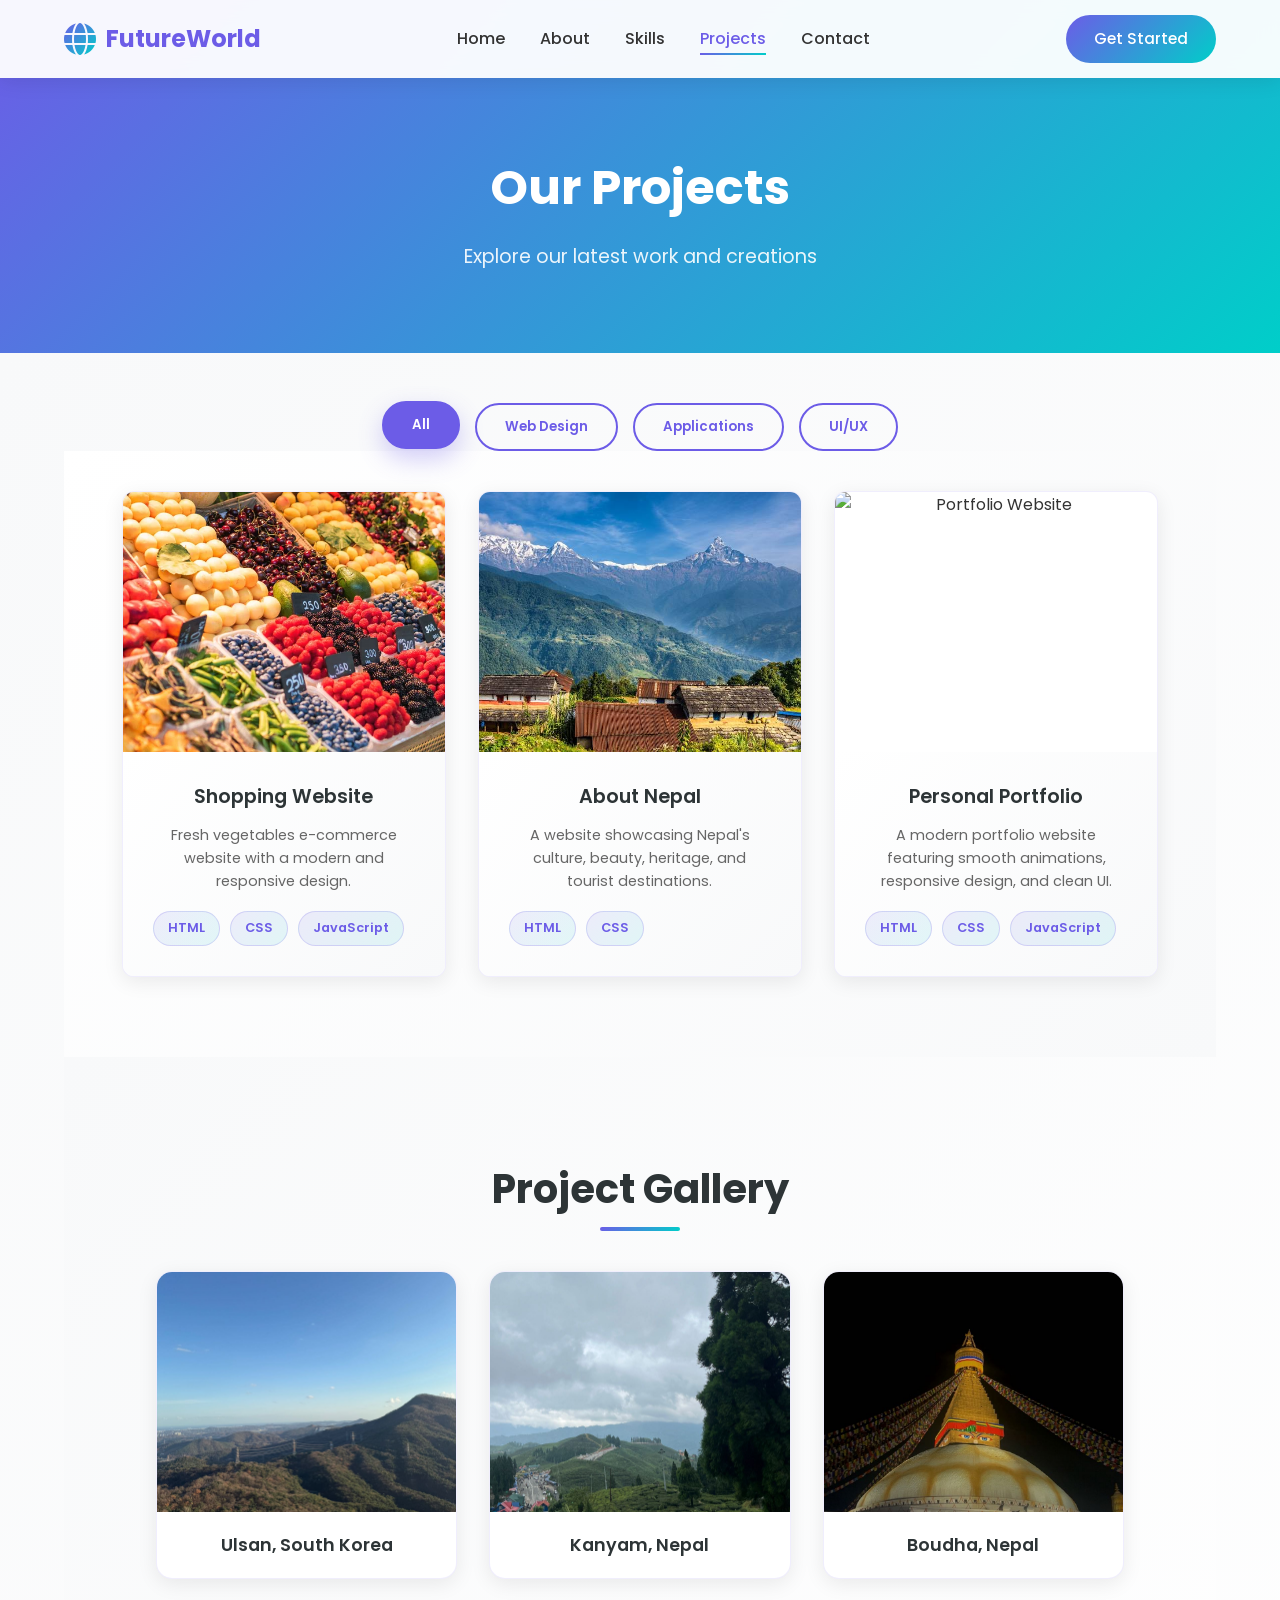
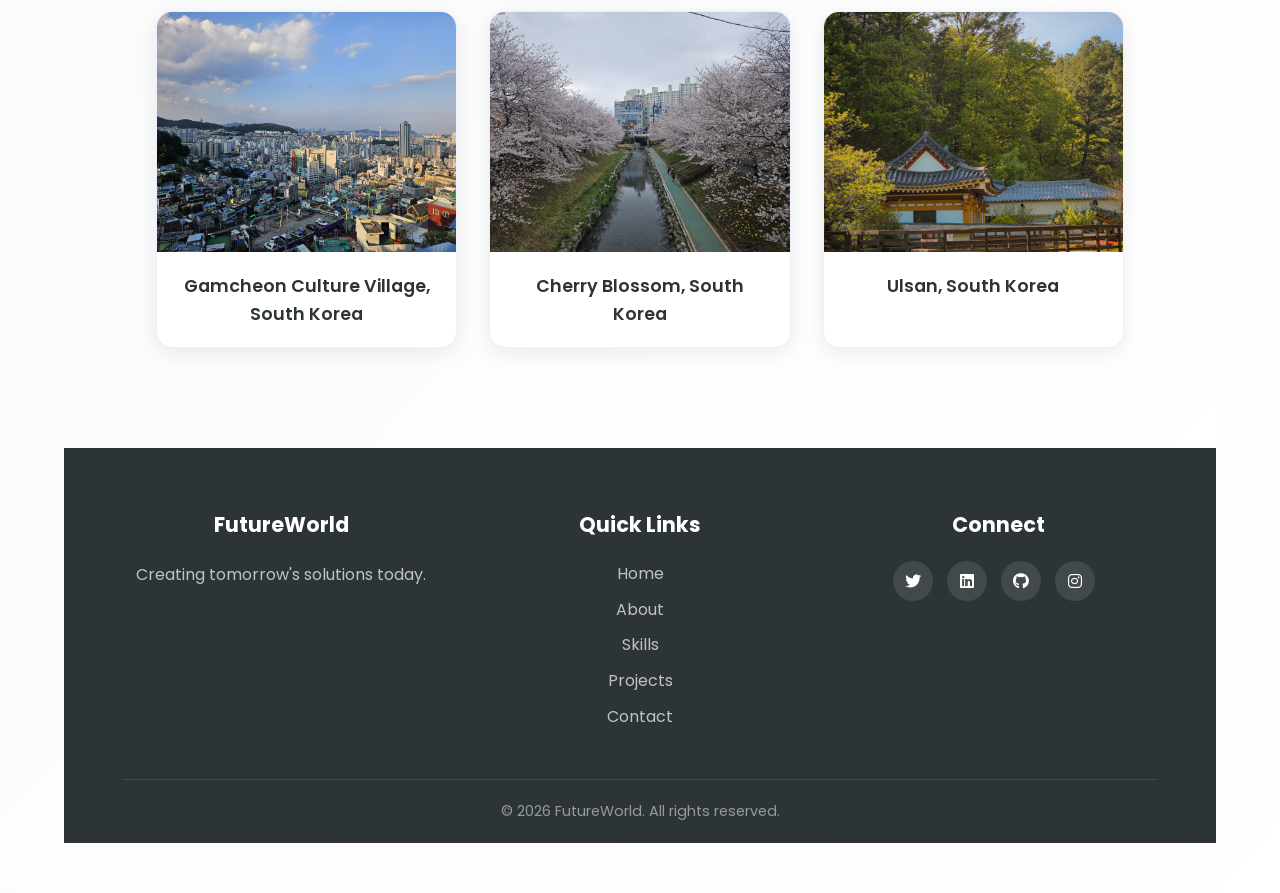
==== projects.html @ 9b7f4deb "Final-Project" ====
<!DOCTYPE html>
<html lang="en">
<head>
    <meta charset="UTF-8">
    <meta name="viewport" content="width=device-width, initial-scale=1.0">
    <title>Projects | FutureWorld</title>
    <link rel="stylesheet" href="style.css">
    <link href="https://fonts.googleapis.com/css2?family=Poppins:wght@300;400;500;600;700&display=swap" rel="stylesheet">
    <link rel="stylesheet" href="https://cdnjs.cloudflare.com/ajax/libs/font-awesome/6.4.0/css/all.min.css">
</head>
<body>
    <!-- Navigation -->
    <header class="header">
        <nav class="navbar">
            <div class="logo">
                <i class="fas fa-globe logo-icon"></i>
                <span>FutureWorld</span>
            </div>
            <ul class="nav-links">
                <li><a href="index.html">Home</a></li>
                <li><a href="about.html">About</a></li>
                <li><a href="skills.html">Skills</a></li>
                <li><a href="projects.html" class="active">Projects</a></li>
                <li><a href="contacts.html">Contact</a></li>
            </ul>
            <a href="contacts.html" class="btn btn-primary">Get Started</a>
            <div class="hamburger">
                <span></span>
                <span></span>
                <span></span>
            </div>
        </nav>
    </header>

    <!-- Page Header -->
    <section class="page-header">
        <h1>Our Projects</h1>
        <p>Explore our latest work and creations</p>
    </section>

    <!-- Filter Buttons -->
    <section class="filter-section">
        <div class="filter-buttons">
            <button class="filter-btn active" data-filter="all">All</button>
            <button class="filter-btn" data-filter="web">Web Design</button>
            <button class="filter-btn" data-filter="app">Applications</button>
            <button class="filter-btn" data-filter="ui">UI/UX</button>
        </div>
    <section class="projects-gallery">
    <div class="gallery-grid">

        <div class="project-card" data-category="web">
            <div class="project-image">
                <img src="Pics/Shopping.jpg" alt="Shopping Website">

                <div class="project-overlay">
                    <a href="https://github.com/tamangnisesh0/shoppingwebsite" target="_blank" title="GitHub Repository">
                        <i class="fab fa-github"></i>
                    </a>

                    <a href="#" target="_blank" title="Live Demo">
                        <i class="fas fa-external-link-alt"></i>
                    </a>
                </div>
            </div>

            <div class="project-info">
                <h3>Shopping Website</h3>
                <p>Fresh vegetables e-commerce website with a modern and responsive design.</p>

                <div class="project-tags">
                    <span>HTML</span>
                    <span>CSS</span>
                    <span>JavaScript</span>
                </div>
            </div>
        </div>

        <div class="project-card" data-category="ui">
            <div class="project-image">
                <img src="Pics/Nepal.png" alt="About Nepal">

                <div class="project-overlay">
                    <a href="https://github.com/tamangnisesh0/week13" target="_blank" title="GitHub Repository">
                        <i class="fab fa-github"></i>
                    </a>

                    <a href="#" target="_blank" title="Live Demo">
                        <i class="fas fa-external-link-alt"></i>
                    </a>
                </div>
            </div>

            <div class="project-info">
                <h3>About Nepal</h3>
                <p>A website showcasing Nepal's culture, beauty, heritage, and tourist destinations.</p>

                <div class="project-tags">
                    <span>HTML</span>
                    <span>CSS</span>
                </div>
            </div>
        </div>

        <div class="project-card" data-category="web">
            <div class="project-image">
                <img src="https://images.unsplash.com/photo-1517694712202-14dd9538aa97?w=800" alt="Portfolio Website">

                <div class="project-overlay">
                    <a href="https://github.com/tamangnisesh0/Personal-Portfolio" target="_blank" title="GitHub Repository">
                        <i class="fab fa-github"></i>
                    </a>

                    <a href="#" target="_blank" title="Live Demo">
                        <i class="fas fa-external-link-alt"></i>
                    </a>
                </div>
            </div>

            <div class="project-info">
                <h3>Personal Portfolio</h3>
                <p>A modern portfolio website featuring smooth animations, responsive design, and clean UI.</p>

                <div class="project-tags">
                    <span>HTML</span>
                    <span>CSS</span>
                    <span>JavaScript</span>
                </div>
            </div>
        </div>

    </div>
</section>
<section class="gallery-section">
    <div class="container">
        <h2 class="section-title">Project Gallery</h2>

        <div class="gallery-grid">

            <div class="gallery-item">
                <img src="Pics/Ulsan.jpeg" alt="Shopping Website">
                <h3>Ulsan, South Korea</h3>
            </div>

            <div class="gallery-item">
                <img src="Pics/Kanyam.jpeg" alt="About Nepal">
                <h3>Kanyam, Nepal</h3>
            </div>

            <div class="gallery-item">
                <img src="Pics/Boudha.jpeg" alt="Personal Portfolio">
                <h3>Boudha, Nepal</h3>
            </div>

            <div class="gallery-item">
                <img src="Pics/Gamcheon Culture Village.jpeg" alt="Team Project">
                <h3>Gamcheon Culture Village, South Korea</h3>
            </div>

            <div class="gallery-item">
                <img src="Pics/Cherry Blossom.jpeg" alt="CCTV Installation">
                <h3>Cherry Blossom, South Korea</h3>
            </div>

            <div class="gallery-item">
                <img src="Pics/Ulsan, Korea.jpeg" alt="Hardware Troubleshooting">
                <h3>Ulsan, South Korea</h3>
            </div>

        </div>
    </div>
    </section>


    <!-- Footer -->
    <footer class="footer">
        <div class="footer-content">
            <div class="footer-section">
                <h3>FutureWorld</h3>
                <p>Creating tomorrow's solutions today.</p>
            </div>
            <div class="footer-section">
                <h3>Quick Links</h3>
                <ul>
                    <li><a href="index.html">Home</a></li>
                    <li><a href="about.html">About</a></li>
                    <li><a href="skills.html">Skills</a></li>
                    <li><a href="projects.html">Projects</a></li>
                    <li><a href="contacts.html">Contact</a></li>
                </ul>
            </div>
            <div class="footer-section">
                <h3>Connect</h3>
                <div class="social-links">
                    <a href="https://x.com/sojanishu"><i class="fab fa-twitter"></i></a>
                    <a href="https://www.linkedin.com/in/nisesh-tamang-94b342334/"><i class="fab fa-linkedin"></i></a>
                    <a href="https://github.com/tamangnisesh0"><i class="fab fa-github"></i></a>
                    <a href="https://www.instagram.com/sojanishu/"><i class="fab fa-instagram"></i></a>
                </div>
            </div>
        </div>
        <div class="footer-bottom">
            <p>&copy; 2026 FutureWorld. All rights reserved.</p>
        </div>
    </footer>

</body>
</html>
---- style.css ----
/* ==========================================
   CSS RESET & BASE STYLES
   ========================================== */
* {
    margin: 0;
    padding: 0;
    box-sizing: border-box;
}

:root {
    --primary-color: #6c5ce7;
    --primary-dark: #5b4cdb;
    --secondary-color: #00cec9;
    --accent-color: #fd79a8;
    --dark-color: #2d3436;
    --light-color: #f8f9fa;
    --text-color: #333;
    --text-light: #666;
    --white: #ffffff;
    --gradient: linear-gradient(135deg, var(--primary-color), var(--secondary-color));
    --shadow: 0 10px 40px rgba(0, 0, 0, 0.1);
    --shadow-hover: 0 20px 60px rgba(0, 0, 0, 0.15);
    --transition: all 0.3s ease;
    --border-radius: 12px;
}

html {
    scroll-behavior: smooth;
}

body {
    font-family: 'Poppins', sans-serif;
    line-height: 1.6;
    color: var(--text-color);
    background-color: var(--light-color);
    overflow-x: hidden;
}

a {
    text-decoration: none;
    color: inherit;
}

ul {
    list-style: none;
}

img {
    max-width: 100%;
    height: auto;
    display: block;
}

/* ==========================================
   REUSABLE COMPONENTS
   ========================================== */
.btn {
    display: inline-flex;
    align-items: center;
    gap: 8px;
    padding: 12px 28px;
    border-radius: 50px;
    font-weight: 500;
    font-size: 0.95rem;
    cursor: pointer;
    transition: var(--transition);
    border: none;
}

.btn-primary {
    background: var(--gradient);
    color: var(--white);
}

.btn-primary:hover {
    transform: translateY(-3px);
    box-shadow: 0 10px 30px rgba(108, 92, 231, 0.4);
}

.btn-secondary {
    background: transparent;
    color: var(--primary-color);
    border: 2px solid var(--primary-color);
}

.btn-secondary:hover {
    background: var(--primary-color);
    color: var(--white);
}

.btn-full {
    width: 100%;
    justify-content: center;
}

.section-title {
    font-size: 2.5rem;
    font-weight: 700;
    text-align: center;
    margin-bottom: 50px;
    color: var(--dark-color);
    position: relative;
}

.section-title::after {
    content: '';
    position: absolute;
    bottom: -10px;
    left: 50%;
    transform: translateX(-50%);
    width: 80px;
    height: 4px;
    background: var(--gradient);
    border-radius: 2px;
}

/* ==========================================
   HEADER & NAVIGATION
   ========================================== */
.header {
    position: fixed;
    top: 0;
    left: 0;
    right: 0;
    z-index: 1000;
    background: rgba(255, 255, 255, 0.95);
    backdrop-filter: blur(10px);
    box-shadow: 0 2px 20px rgba(0, 0, 0, 0.1);
}

.navbar {
    display: flex;
    justify-content: space-between;
    align-items: center;
    padding: 15px 5%;
    max-width: 1400px;
    margin: 0 auto;
}

.logo {
    display: flex;
    align-items: center;
    gap: 10px;
    font-size: 1.5rem;
    font-weight: 700;
    color: var(--primary-color);
}

.logo-icon {
    font-size: 2rem;
    background: var(--gradient);
    -webkit-background-clip: text;
    -webkit-text-fill-color: transparent;
    background-clip: text;
}

.nav-links {
    display: flex;
    gap: 35px;
}

.nav-links a {
    font-weight: 500;
    color: var(--text-color);
    position: relative;
    padding: 5px 0;
    transition: var(--transition);
}

.nav-links a::after {
    content: '';
    position: absolute;
    bottom: 0;
    left: 0;
    width: 0;
    height: 2px;
    background: var(--gradient);
    transition: var(--transition);
}

.nav-links a:hover::after,
.nav-links a.active::after {
    width: 100%;
}

.nav-links a:hover,
.nav-links a.active {
    color: var(--primary-color);
}

.hamburger {
    display: none;
    flex-direction: column;
    gap: 5px;
    cursor: pointer;
}

.hamburger span {
    width: 25px;
    height: 3px;
    background: var(--dark-color);
    border-radius: 2px;
    transition: var(--transition);
}

/* ==========================================
   HERO SECTION - FLEXBOX LAYOUT
   ========================================== */
.hero {
    display: flex;
    align-items: center;
    justify-content: space-between;
    min-height: 100vh;
    padding: 120px 5% 80px;
    max-width: 1400px;
    margin: 0 auto;
    gap: 60px;
}

.hero-content {
    flex: 1;
    max-width: 600px;
}

.hero-subtitle {
    color: var(--primary-color);
    font-weight: 500;
    font-size: 1.1rem;
    margin-bottom: 15px;
    text-transform: uppercase;
    letter-spacing: 2px;
}

.hero-title {
    font-size: 3.5rem;
    font-weight: 700;
    line-height: 1.2;
    color: var(--dark-color);
    margin-bottom: 25px;
}

.animated-text {
    background: linear-gradient(90deg, #6c5ce7 0%, #00cec9 50%, #fd79a8 100%);
    -webkit-background-clip: text;
    -webkit-text-fill-color: transparent;
    background-clip: text;
    display: inline-block;
    user-select: text;
    -webkit-user-select: text;
    position: relative;
}

/* Flip animations removed - text is now static */

/* Flip text styles removed */

.flip-text-back {
    transform: rotateY(90deg);
}

@keyframes textPulse {
    0% { opacity: 0; transform: translateY(10px); }
    100% { opacity: 1; transform: translateY(0); }
}

@keyframes float {
    0%, 100% { transform: translateY(0px); }
    50% { transform: translateY(-20px); }
}

@keyframes glow {
    0%, 100% { text-shadow: 0 0 10px rgba(108, 92, 231, 0.5); }
    50% { text-shadow: 0 0 20px rgba(108, 92, 231, 0.8), 0 0 30px rgba(0, 206, 201, 0.6); }
}

.hero-description {
    font-size: 1.1rem;
    color: var(--text-light);
    margin-bottom: 35px;
    line-height: 1.8;
}

.hero-buttons {
    display: flex;
    gap: 20px;
    flex-wrap: wrap;
}

.hero-image {
    flex: 1;
    max-width: 550px;
}

.hero-image img {
    border-radius: var(--border-radius);
    box-shadow: var(--shadow);
    animation: float 6s ease-in-out infinite;
}

.hero-laptop {
    flex: 1;
    display: flex;
    justify-content: center;
    align-items: center;
    min-height: 500px;
}

/* ===== LAPTOP ANIMATION STYLES ===== */
.laptop {
    position: relative;
    width: 400px;
    height: 380px;
    filter: drop-shadow(0 25px 60px rgba(108, 92, 231, 0.3));
    animation: slideInRight 1s cubic-bezier(0.34, 1.56, 0.64, 1);
    perspective: 1200px;
}

@keyframes slideInRight {
    from {
        opacity: 0;
        transform: translateX(100px) rotateY(-30deg);
    }
    to {
        opacity: 1;
        transform: translateX(0) rotateY(0);
    }
}

@keyframes bobbing {
    0%, 100% { transform: translateY(0px); }
    50% { transform: translateY(-15px); }
}

.laptop {
    animation: slideInRight 1s cubic-bezier(0.34, 1.56, 0.64, 1), bobbing 3s ease-in-out 1.2s infinite;
}

.laptop .monitor {
    position: absolute;
    border: 10px solid #2a2a2a;
    border-radius: 8px;
    height: 220px;
    background: #ffffff;
    left: 16px;
    right: 16px;
    top: 20px;
    -webkit-transform: perspective(1200px) rotateX(15deg);
    -moz-transform: perspective(1200px) rotateX(15deg);
    transform: perspective(1200px) rotateX(15deg);
    -webkit-animation: open-laptop-monitor 2s ease-out;
    -moz-animation: open-laptop-monitor 2s ease-out;
    animation: open-laptop-monitor 2s ease-out;
    box-shadow: inset 0 2px 15px rgba(0, 0, 0, 0.15), 0 10px 30px rgba(108, 92, 231, 0.2);
}

.laptop .monitor .monitor-body {
    position: absolute;
    top: 0;
    left: 0;
    right: 0;
    bottom: 0;
    border: 8px solid #1a1a1a;
    background: linear-gradient(135deg, #0a0e27 0%, #16213e 100%);
    -webkit-animation: start-monitor 1s 0.5s forwards;
    -o-animation: start-monitor 1s 0.5s forwards;
    animation: start-monitor 1s 0.5s forwards;
    display: flex;
    justify-content: center;
    align-items: center;
    border-radius: 3px;
    box-shadow: inset 0 0 30px rgba(108, 92, 231, 0.3);
}

.laptop .monitor .monitor-body text {
    color: #1a1a1a;
    text-align: center;
    text-shadow: 0 0 15px rgba(108, 92, 231, 0.3);
}

.laptop .bottom_part {
    position: absolute;
    border: 10px solid #2a2a2a;
    border-radius: 8px;
    height: 180px;
    background: linear-gradient(to bottom, #3a3a3a, #1a1a1a);
    left: 0px;
    right: 0px;
    bottom: 0px;
    -webkit-transform: perspective(1200px) rotateX(72deg);
    -moz-transform: perspective(1200px) rotateX(72deg);
    transform: perspective(1200px) rotateX(72deg);
    -webkit-animation: open-laptop-bottom-part 2s ease-out;
    animation: open-laptop-bottom-part 2s ease-out;
    box-shadow: 0 -8px 20px rgba(0, 0, 0, 0.4), inset 0 2px 10px rgba(108, 92, 231, 0.1);
}

.laptop .keyboard {
    padding: 10px;
    padding-bottom: 5px;
    background: linear-gradient(to bottom, #5a5a5a, #3a3a3a);
    margin-top: 8px;
    margin-left: 8px;
    margin-right: 8px;
    border-radius: 4px;
    box-shadow: inset 0 2px 5px rgba(0, 0, 0, 0.5);
}

.laptop .keyboard img {
    width: 100%;
    display: block;
    border-radius: 2px;
}

.laptop .touchpad {
    background: linear-gradient(to bottom, #6a6a6a, #4a4a4a);
    width: 50px;
    padding: 12px;
    height: 20px;
    margin-top: 8px;
    border-radius: 4px;
    box-shadow: inset 0 1px 3px rgba(0, 0, 0, 0.5);
}

text {
    opacity: 0;
    -webkit-animation: ShowText 0.6s 3s forwards;
    -o-animation: ShowText 0.6s 3s forwards;
    animation: ShowText 0.6s 3s forwards;
}

@-webkit-keyframes open-laptop-monitor {
    0% {
        -webkit-transform: perspective(1000px) rotateX(-89deg);
        transform: perspective(1000px) rotateX(-89deg);
        left: 0px;
        right: 0px;
        top: 70px;
    }
    55% {
        top: 36px;
    }
    100% {
        -webkit-transform: perspective(1000px) rotateX(15deg);
        transform: perspective(1000px) rotateX(15deg);
        left: 14px;
        right: 14px;
    }
}

@-moz-keyframes open-laptop-monitor {
    0% {
        -moz-transform: perspective(1000px) rotateX(-89deg);
        transform: perspective(1000px) rotateX(-89deg);
        left: 0px;
        right: 0px;
        top: 70px;
    }
    55% {
        top: 36px;
    }
    100% {
        -moz-transform: perspective(1000px) rotateX(15deg);
        transform: perspective(1000px) rotateX(15deg);
        left: 14px;
        right: 14px;
    }
}

@keyframes open-laptop-monitor {
    0% {
        -webkit-transform: perspective(1000px) rotateX(-89deg);
        -moz-transform: perspective(1000px) rotateX(-89deg);
        transform: perspective(1000px) rotateX(-89deg);
        left: 0px;
        right: 0px;
        top: 70px;
    }
    55% {
        top: 36px;
    }
    100% {
        -webkit-transform: perspective(1000px) rotateX(15deg);
        -moz-transform: perspective(1000px) rotateX(15deg);
        transform: perspective(1000px) rotateX(15deg);
        left: 14px;
        right: 14px;
    }
}

@-webkit-keyframes open-laptop-bottom-part {
    0% {
        -webkit-transform: perspective(1000px) rotateX(89deg);
        transform: perspective(1000px) rotateX(89deg);
        left: 0px;
        right: 0px;
        bottom: 70px;
    }
    90% {
        bottom: 2px;
    }
    100% {
        -webkit-transform: perspective(1000px) rotateX(72deg);
        transform: perspective(1000px) rotateX(72deg);
        left: 0px;
        right: 0px;
    }
}

@-moz-keyframes open-laptop-bottom-part {
    0% {
        -moz-transform: perspective(1000px) rotateX(89deg);
        transform: perspective(1000px) rotateX(89deg);
        left: 0px;
        right: 0px;
        bottom: 70px;
    }
    90% {
        bottom: 2px;
    }
    100% {
        -moz-transform: perspective(1000px) rotateX(72deg);
        transform: perspective(1000px) rotateX(72deg);
        left: 0px;
        right: 0px;
    }
}

@keyframes open-laptop-bottom-part {
    0% {
        -webkit-transform: perspective(1000px) rotateX(89deg);
        -moz-transform: perspective(1000px) rotateX(89deg);
        transform: perspective(1000px) rotateX(89deg);
        left: 0px;
        right: 0px;
        bottom: 70px;
    }
    90% {
        bottom: 2px;
    }
    100% {
        -webkit-transform: perspective(1000px) rotateX(72deg);
        -moz-transform: perspective(1000px) rotateX(72deg);
        transform: perspective(1000px) rotateX(72deg);
        left: 0px;
        right: 0px;
    }
}

@-webkit-keyframes start-monitor {
    0% {
        background: linear-gradient(135deg, #2d2d2d 0%, #1a1a1a 100%);
    }
    100% {
        background: #ffffff;
    }
}

@-moz-keyframes start-monitor {
    0% {
        background: linear-gradient(135deg, #2d2d2d 0%, #1a1a1a 100%);
    }
    100% {
        background: #ffffff;
    }
}

@keyframes start-monitor {
    0% {
        background: linear-gradient(135deg, #2d2d2d 0%, #1a1a1a 100%);
    }
    100% {
        background: #ffffff;
    }
}

@-webkit-keyframes ShowText {
    0% {
        opacity: 0;
    }
    100% {
        opacity: 1;
    }
}

@-moz-keyframes ShowText {
    0% {
        opacity: 0;
    }
    100% {
        opacity: 1;
    }
}

@keyframes ShowText {
    0% {
        opacity: 0;
    }
    100% {
        opacity: 1;
    }
}

@keyframes float {
    0%, 100% { transform: translateY(0); }
    50% { transform: translateY(-20px); }
}

/* ==========================================
   FEATURES SECTION - CSS GRID LAYOUT
   ========================================== */
.features {
    padding: 100px 5%;
    background: var(--white);
}

.features-grid {
    display: grid;
    grid-template-columns: repeat(auto-fit, minmax(280px, 1fr));
    gap: 30px;
    max-width: 1200px;
    margin: 0 auto;
}

.feature-card {
    background: var(--light-color);
    padding: 40px 30px;
    border-radius: var(--border-radius);
    text-align: center;
    transition: var(--transition);
}

.feature-card:hover {
    transform: translateY(-10px);
    box-shadow: var(--shadow-hover);
    background: var(--white);
}

.feature-card i {
    font-size: 3rem;
    background: var(--gradient);
    -webkit-background-clip: text;
    -webkit-text-fill-color: transparent;
    background-clip: text;
    margin-bottom: 20px;
}

.feature-card h3 {
    font-size: 1.3rem;
    margin-bottom: 15px;
    color: var(--dark-color);
}

.feature-card p {
    color: var(--text-light);
    font-size: 0.95rem;
}

/* ==========================================
   PAGE HEADER
   ========================================== */
.page-header {
    background: var(--gradient);
    color: var(--white);
    padding: 150px 5% 80px;
    text-align: center;
}

.page-header h1 {
    font-size: 3rem;
    margin-bottom: 15px;
}

.page-header p {
    font-size: 1.2rem;
    opacity: 0.9;
}

/* ==========================================
   ABOUT SECTION - FLEXBOX
   ========================================== */
.about-content {
    padding: 80px 5%;
    max-width: 1200px;
    margin: 0 auto;
}

.about-intro {
    display: flex;
    align-items: center;
    gap: 60px;
    margin-bottom: 60px;
}

.about-text {
    flex: 1;
}

.about-text h2 {
    font-size: 2rem;
    color: var(--dark-color);
    margin-bottom: 20px;
}

.about-text p {
    color: var(--text-light);
    margin-bottom: 15px;
    line-height: 1.8;
}

.about-image {
    flex: 1;
}

.about-image img {
    border-radius: var(--border-radius);
    box-shadow: var(--shadow);
}

/* ==========================================
   TEAM SECTION - CSS GRID
   ========================================== */
.team-section {
    padding: 80px 5%;
    background: var(--light-color);
}

.team-grid {
    display: grid;
    grid-template-columns: repeat(auto-fit, minmax(300px, 1fr));
    gap: 30px;
    max-width: 1200px;
    margin: 0 auto;
}

.team-card {
    background: var(--white);
    border-radius: var(--border-radius);
    padding: 30px;
    text-align: center;
    transition: var(--transition);
    box-shadow: var(--shadow);
}

.team-card:hover {
    transform: translateY(-10px);
}

.team-card img {
    width: 150px;
    height: 150px;
    border-radius: 50%;
    object-fit: cover;
    margin: 0 auto 20px;
    border: 4px solid var(--primary-color);
}

.team-card h3 {
    font-size: 1.3rem;
    color: var(--dark-color);
    margin-bottom: 5px;
}

.team-card .role {
    color: var(--primary-color);
    font-weight: 500;
    margin-bottom: 15px;
}

.team-card p {
    color: var(--text-light);
    font-size: 0.9rem;
    margin-bottom: 20px;
}

/* ==========================================
   SKILLS SECTION
   ========================================== */
.skills-section {
    padding: 80px 5%;
}

.skills-container {
    max-width: 1200px;
    margin: 0 auto;
}

.skills-grid {
    display: grid;
    grid-template-columns: repeat(auto-fit, minmax(350px, 1fr));
    gap: 40px;
}

.skill-category {
    background: var(--white);
    padding: 30px;
    border-radius: var(--border-radius);
    box-shadow: var(--shadow);
}

.skill-category h3 {
    display: flex;
    align-items: center;
    gap: 10px;
    font-size: 1.2rem;
    color: var(--dark-color);
    margin-bottom: 25px;
    padding-bottom: 15px;
    border-bottom: 2px solid var(--light-color);
}

.skill-category h3 i {
    color: var(--primary-color);
}

.skill-item {
    margin-bottom: 20px;
}

.skill-info {
    display: flex;
    justify-content: space-between;
    margin-bottom: 8px;
    font-size: 0.95rem;
}

.skill-bar {
    height: 10px;
    background: var(--light-color);
    border-radius: 5px;
    overflow: hidden;
}

.skill-progress {
    height: 100%;
    background: var(--gradient);
    border-radius: 5px;
    transition: width 1s ease;
}

/* Tools Section */
.tools-section {
    padding: 80px 5%;
    background: var(--light-color);
}

.tools-grid {
    display: grid;
    grid-template-columns: repeat(auto-fit, minmax(120px, 1fr));
    gap: 25px;
    max-width: 1000px;
    margin: 0 auto;
}

.tool-card {
    background: var(--white);
    padding: 30px 20px;
    border-radius: var(--border-radius);
    text-align: center;
    transition: var(--transition);
    box-shadow: var(--shadow);
}

.tool-card:hover {
    transform: translateY(-5px);
    box-shadow: var(--shadow-hover);
}

.tool-card i {
    font-size: 2.5rem;
    margin-bottom: 10px;
    background: var(--gradient);
    -webkit-background-clip: text;
    -webkit-text-fill-color: transparent;
    background-clip: text;
}

.tool-card span {
    display: block;
    font-size: 0.9rem;
    color: var(--text-light);
}

/* ==========================================
   PROJECTS / GALLERY SECTION
   ========================================== */
.filter-section {
    padding: 50px 5%;
    text-align: center;
    background: linear-gradient(135deg, #f8f9fa 0%, #ffffff 100%);
}

.filter-buttons {
    display: flex;
    justify-content: center;
    gap: 15px;
    flex-wrap: wrap;
}

.filter-btn {
    padding: 12px 28px;
    border: 2px solid var(--primary-color);
    background: transparent;
    color: var(--primary-color);
    border-radius: 50px;
    font-family: 'Poppins', sans-serif;
    font-weight: 600;
    cursor: pointer;
    transition: all 0.4s cubic-bezier(0.34, 1.56, 0.64, 1);
}

.filter-btn:hover,
.filter-btn.active {
    background: var(--primary-color);
    color: var(--white);
    transform: translateY(-2px);
    box-shadow: 0 10px 25px rgba(108, 92, 231, 0.3);
}

.projects-gallery {
    padding: 40px 5% 80px;
    background: linear-gradient(135deg, #ffffff 0%, #f8f9fa 100%);
}

.gallery-grid {
    display: grid;
    grid-template-columns: repeat(auto-fit, minmax(350px, 1fr));
    gap: 30px;
    max-width: 1200px;
    margin: 0 auto;
}

.project-card {
    background: var(--white);
    border-radius: var(--border-radius);
    overflow: hidden;
    box-shadow: 0 5px 20px rgba(0, 0, 0, 0.08);
    transition: var(--transition);
    position: relative;
    border: 1px solid rgba(108, 92, 231, 0.1);
}

.project-card:hover {
    transform: translateY(-15px) scale(1.02);
    box-shadow: 0 20px 50px rgba(108, 92, 231, 0.25);
}

.project-image {
    position: relative;
    overflow: hidden;
}

.project-image img {
    width: 100%;
    height: 250px;
    object-fit: cover;
    transition: var(--transition);
}

.project-card:hover .project-image img {
    transform: scale(1.1);
}

.project-overlay {
    position: absolute;
    top: 0;
    left: 0;
    right: 0;
    bottom: 0;
    background: rgba(108, 92, 231, 0.85);
    backdrop-filter: blur(4px);
    display: flex;
    align-items: center;
    justify-content: center;
    gap: 20px;
    opacity: 0;
    transition: opacity 0.4s cubic-bezier(0.34, 1.56, 0.64, 1);
}

.project-card:hover .project-overlay {
    opacity: 1;
}

.project-link {
    width: 40px;
    height: 40px;
    background: var(--white);
    border-radius: 50%;
    display: flex;
    align-items: center;
    justify-content: center;
    color: var(--primary-color);
    font-size: 0.95rem;
    transition: var(--transition);
}

.project-link:hover {
    transform: scale(1.08) translateY(-2px);
}

.project-card:hover .project-overlay {
    opacity: 1;
}

.project-overlay a {
    width: 55px;
    height: 55px;
    background: #ffffff;
    color: #111;
    border-radius: 50%;
    display: flex;
    align-items: center;
    justify-content: center;
    text-decoration: none;
    font-size: 1.3rem;
    transition: all 0.4s cubic-bezier(0.34, 1.56, 0.64, 1);
    box-shadow: 0 4px 15px rgba(0, 0, 0, 0.2);
}

.project-overlay a:hover {
    transform: translateY(-8px) scale(1.15);
    box-shadow: 0 8px 25px rgba(0, 0, 0, 0.3);
}

.project-image {
    position: relative;
    overflow: hidden;
}

.project-image img {
    width: 100%;
    height: 260px;
    object-fit: cover;
    display: block;
    transition: transform 0.5s cubic-bezier(0.34, 1.56, 0.64, 1);
}

.project-link:hover {
    transform: scale(1.1);
}

.project-info {
    padding: 30px;
    background: linear-gradient(135deg, #ffffff 0%, #f8f9fa 100%);
}

.project-info h3 {
    font-size: 1.2rem;
    color: var(--dark-color);
    margin-bottom: 12px;
    font-weight: 600;
}

.project-info p {
    color: var(--text-light);
    font-size: 0.9rem;
    margin-bottom: 18px;
    line-height: 1.6;
}

.project-tags {
    display: flex;
    gap: 10px;
    flex-wrap: wrap;
}

.project-tags span {
    padding: 6px 14px;
    background: linear-gradient(135deg, rgba(108, 92, 231, 0.1) 0%, rgba(0, 206, 201, 0.1) 100%);
    color: var(--primary-color);
    border-radius: 20px;
    font-size: 0.8rem;
    font-weight: 600;
    border: 1px solid rgba(108, 92, 231, 0.2);
    transition: all 0.3s ease;
}

.project-tags span:hover {
    background: linear-gradient(135deg, rgba(108, 92, 231, 0.15) 0%, rgba(0, 206, 201, 0.15) 100%);
    border-color: rgba(108, 92, 231, 0.4);
}
.gallery-section {
    padding: 100px 8%;
    background: linear-gradient(135deg, #f8f9fa 0%, #ffffff 100%);
}

.gallery-grid {
    display: grid;
    grid-template-columns: repeat(auto-fit, minmax(280px, 1fr));
    gap: 2rem;
}

.gallery-item {
    background: #fff;
    border-radius: 16px;
    overflow: hidden;
    text-align: center;
    transition: all 0.4s cubic-bezier(0.34, 1.56, 0.64, 1);
    box-shadow: 0 5px 20px rgba(0, 0, 0, 0.08);
    border: 1px solid rgba(108, 92, 231, 0.1);
}

.gallery-item:hover {
    transform: translateY(-15px) scale(1.03);
    box-shadow: 0 20px 50px rgba(108, 92, 231, 0.2);
}

.gallery-item img {
    width: 100%;
    height: 240px;
    object-fit: cover;
    transition: transform 0.5s cubic-bezier(0.34, 1.56, 0.64, 1);
}

.gallery-item:hover img {
    transform: scale(1.08);
}

.gallery-item h3 {
    padding: 1.2rem;
    font-size: 1.1rem;
    font-weight: 600;
    color: var(--dark-color);
}

/* ==========================================
   CONTACT SECTION
   ========================================== */
.contact-section {
    padding: 80px 5%;
}

.contact-container {
    display: grid;
    grid-template-columns: 1fr 1fr;
    gap: 60px;
    max-width: 1200px;
    margin: 0 auto;
}

.contact-info h2 {
    font-size: 2rem;
    color: var(--dark-color);
    margin-bottom: 20px;
}

.contact-info > p {
    color: var(--text-light);
    margin-bottom: 40px;
    line-height: 1.8;
}

.info-items {
    margin-bottom: 40px;
}

.info-item {
    display: flex;
    align-items: flex-start;
    gap: 20px;
    margin-bottom: 25px;
}

.info-item i {
    width: 50px;
    height: 50px;
    background: var(--gradient);
    color: var(--white);
    border-radius: 50%;
    display: flex;
    align-items: center;
    justify-content: center;
    font-size: 1.2rem;
    flex-shrink: 0;
}

.info-item h4 {
    font-size: 1rem;
    color: var(--dark-color);
    margin-bottom: 5px;
}

.info-item p {
    color: var(--text-light);
    font-size: 0.95rem;
}

.contact-social a {
    width: 45px;
    height: 45px;
    background: var(--light-color);
    border-radius: 50%;
    display: inline-flex;
    align-items: center;
    justify-content: center;
    color: var(--primary-color);
    margin-right: 10px;
    transition: var(--transition);
}

.contact-social a:hover {
    background: var(--primary-color);
    color: var(--white);
}

.contact-form-container {
    background: var(--white);
    padding: 40px;
    border-radius: var(--border-radius);
    box-shadow: var(--shadow);
}

.form-group {
    margin-bottom: 25px;
}

.form-group label {
    display: block;
    margin-bottom: 8px;
    font-weight: 500;
    color: var(--dark-color);
}

.form-group input,
.form-group textarea {
    width: 100%;
    padding: 15px;
    border: 2px solid var(--light-color);
    border-radius: 10px;
    font-family: 'Poppins', sans-serif;
    font-size: 1rem;
    transition: var(--transition);
}

.form-group input:focus,
.form-group textarea:focus {
    outline: none;
    border-color: var(--primary-color);
}

.form-group textarea {
    resize: vertical;
    min-height: 120px;
}

/* Map Section */
.map-section {
    padding: 0;
}

.map-placeholder {
    position: relative;
    height: 400px;
    overflow: hidden;
}

.map-placeholder img {
    width: 100%;
    height: 100%;
    object-fit: cover;
    filter: grayscale(30%);
}

.map-overlay {
    position: absolute;
    bottom: 30px;
    left: 50%;
    transform: translateX(-50%);
    background: var(--white);
    padding: 20px 40px;
    border-radius: var(--border-radius);
    box-shadow: var(--shadow);
}

.map-overlay p {
    display: flex;
    align-items: center;
    gap: 10px;
    color: var(--dark-color);
    font-weight: 500;
}

.map-overlay i {
    color: var(--primary-color);
}

/* ==========================================
   FOOTER
   ========================================== */
.footer {
    background: var(--dark-color);
    color: var(--white);
    padding: 60px 5% 20px;
}

.footer-content {
    display: grid;
    grid-template-columns: repeat(auto-fit, minmax(200px, 1fr));
    gap: 40px;
    max-width: 1200px;
    margin: 0 auto 40px;
}

.footer-section h3 {
    font-size: 1.3rem;
    margin-bottom: 20px;
    color: var(--white);
}

.footer-section p {
    color: rgba(255, 255, 255, 0.7);
    line-height: 1.8;
}

.footer-section ul li {
    margin-bottom: 10px;
}

.footer-section ul a {
    color: rgba(255, 255, 255, 0.7);
    transition: var(--transition);
}

.footer-section ul a:hover {
    color: var(--secondary-color);
    padding-left: 5px;
}

.footer .social-links a {
    display: inline-flex;
    align-items: center;
    justify-content: center;
    width: 40px;
    height: 40px;
    background: rgba(255, 255, 255, 0.1);
    border-radius: 50%;
    color: var(--white);
    margin-right: 10px;
    transition: var(--transition);
}

.footer .social-links a:hover {
    background: var(--primary-color);
    transform: translateY(-3px);
}

.footer-bottom {
    text-align: center;
    padding-top: 20px;
    border-top: 1px solid rgba(255, 255, 255, 0.1);
}

.footer-bottom p {
    color: rgba(255, 255, 255, 0.5);
    font-size: 0.9rem;
}

/* ==========================================
   RESPONSIVE DESIGN - MEDIA QUERIES
   ========================================== */

/* Tablet */
@media (max-width: 992px) {
    .hero {
        flex-direction: column;
        text-align: center;
        padding-top: 140px;
    }

    .hero-content {
        max-width: 100%;
    }

    .hero-title {
        font-size: 2.8rem;
    }

    .hero-buttons {
        justify-content: center;
    }

    .hero-image {
        max-width: 100%;
    }

    .hero-laptop {
        min-height: 400px;
    }

    .laptop {
        width: 300px;
        height: 300px;
    }

    .about-intro {
        flex-direction: column;
        text-align: center;
    }

    .contact-container {
        grid-template-columns: 1fr;
    }

    .skills-grid {
        grid-template-columns: 1fr;
    }
}

/* Mobile */
@media (max-width: 768px) {
    .navbar .btn {
        display: none;
    }

    .nav-links {
        position: fixed;
        top: 70px;
        left: 0;
        right: 0;
        background: var(--white);
        flex-direction: column;
        padding: 30px;
        gap: 20px;
        box-shadow: var(--shadow);
        transform: translateX(-100%);
        transition: var(--transition);
    }

    .nav-links.active {
        transform: translateX(0);
    }

    .hamburger {
        display: flex;
    }

    .hamburger.active span:nth-child(1) {
        transform: rotate(45deg) translate(5px, 5px);
    }

    .hamburger.active span:nth-child(2) {
        opacity: 0;
    }

    .hamburger.active span:nth-child(3) {
        transform: rotate(-45deg) translate(7px, -6px);
    }

    .hero-title {
        font-size: 2.2rem;
    }

    .hero-laptop {
        min-height: 350px;
    }

    .laptop {
        width: 220px;
        height: 220px;
    }

    .laptop .monitor {
        height: 140px;
        border: 6px solid #3a3a3a;
    }

    .laptop .monitor .monitor-body {
        border: 6px solid #1a1a1a;
    }

    .laptop .bottom_part {
        height: 130px;
        border: 6px solid #3a3a3a;
    }

    .section-title {
        font-size: 2rem;
    }

    .page-header h1 {
        font-size: 2.2rem;
    }

    .gallery-grid {
        grid-template-columns: 1fr;
    }

    .team-grid {
        grid-template-columns: 1fr;
    }

    .tools-grid {
        grid-template-columns: repeat(2, 1fr);
    }

    .contact-form-container {
        padding: 25px;
    }

    .map-placeholder {
        height: 300px;
    }

    .map-overlay {
        padding: 15px 25px;
    }
}

/* Small Mobile */
@media (max-width: 480px) {
    .hero-title {
        font-size: 1.8rem;
    }

    .hero-laptop {
        min-height: 300px;
    }

    .laptop {
        width: 160px;
        height: 160px;
    }

    .laptop .monitor {
        height: 100px;
        border: 5px solid #3a3a3a;
    }

    .laptop .monitor .monitor-body {
        border: 5px solid #1a1a1a;
    }

    .laptop .bottom_part {
        height: 90px;
        border: 5px solid #3a3a3a;
    }

    .hero-buttons {
        flex-direction: column;
        width: 100%;
    }

    .hero-buttons .btn {
        width: 100%;
        justify-content: center;
    }

    .filter-buttons {
        flex-direction: column;
    }

    .filter-btn {
        width: 100%;
    }

    .project-tags {
        justify-content: center;
    }
}
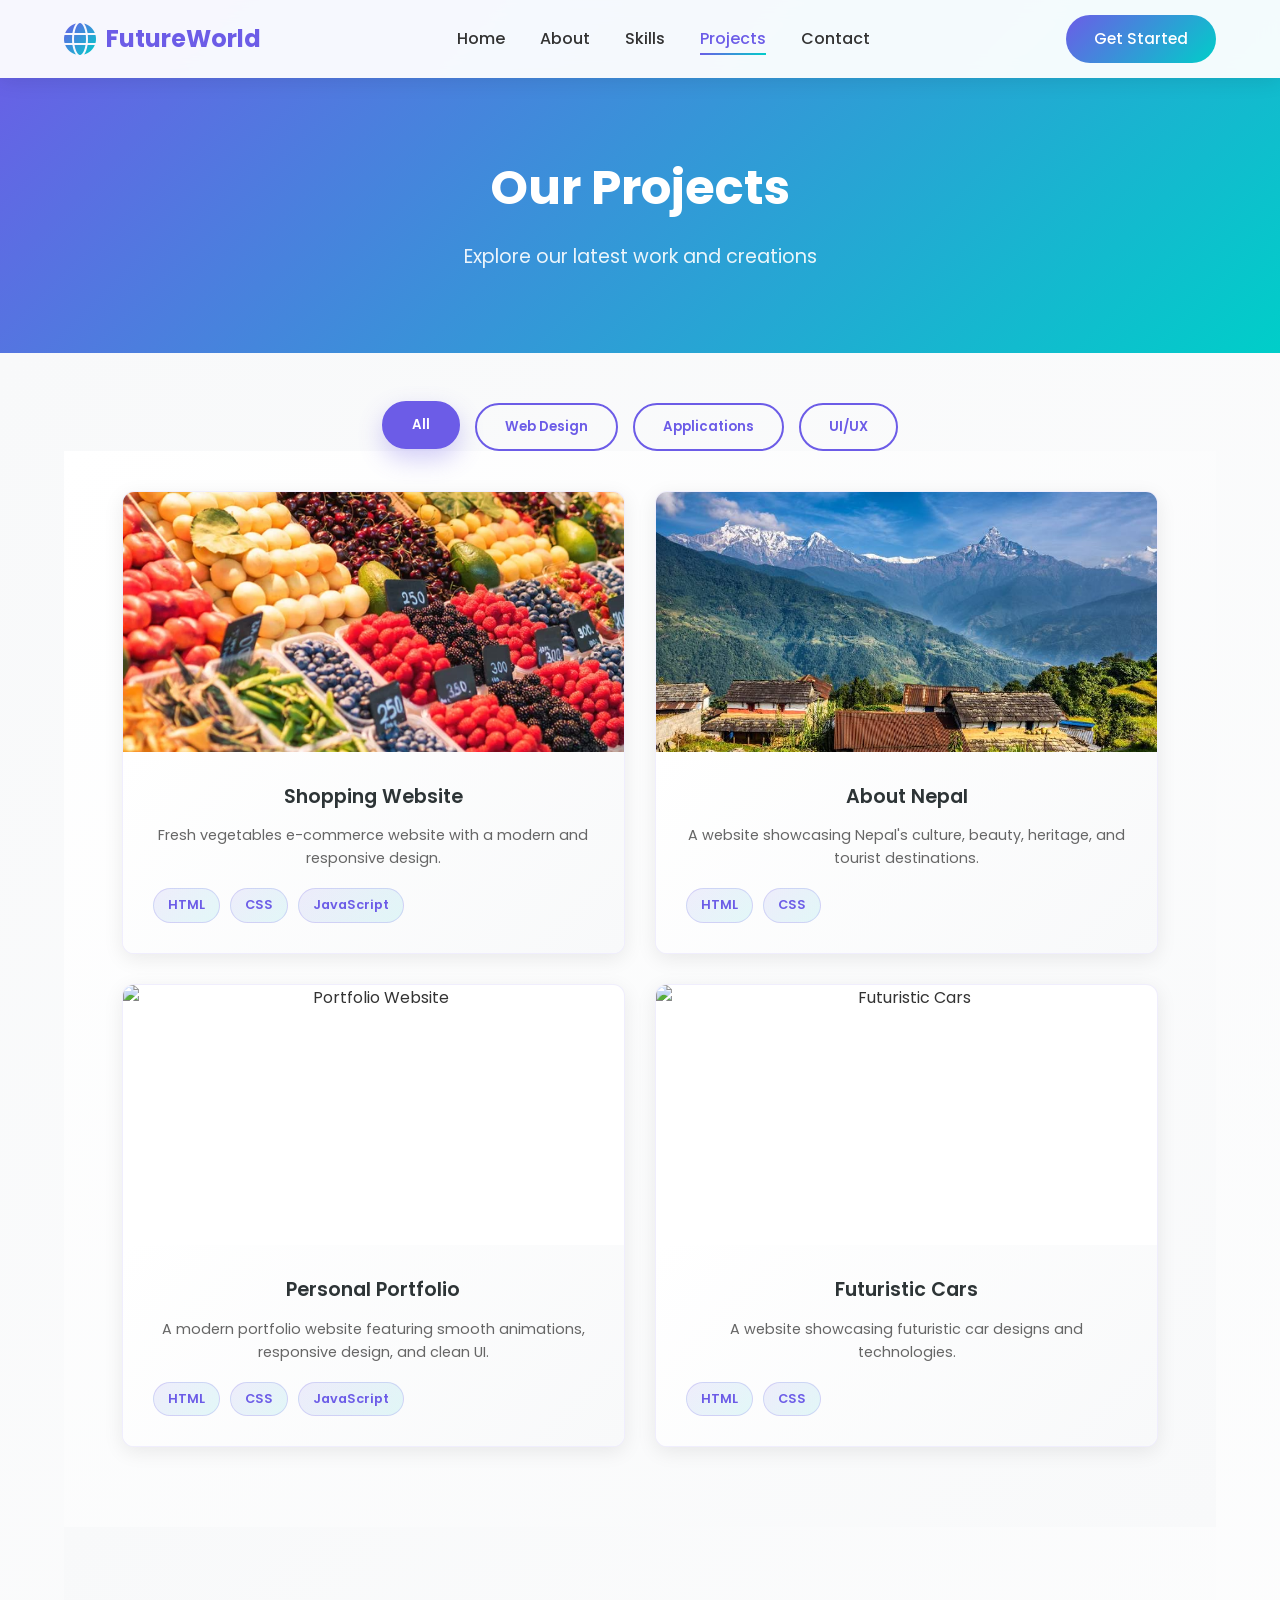
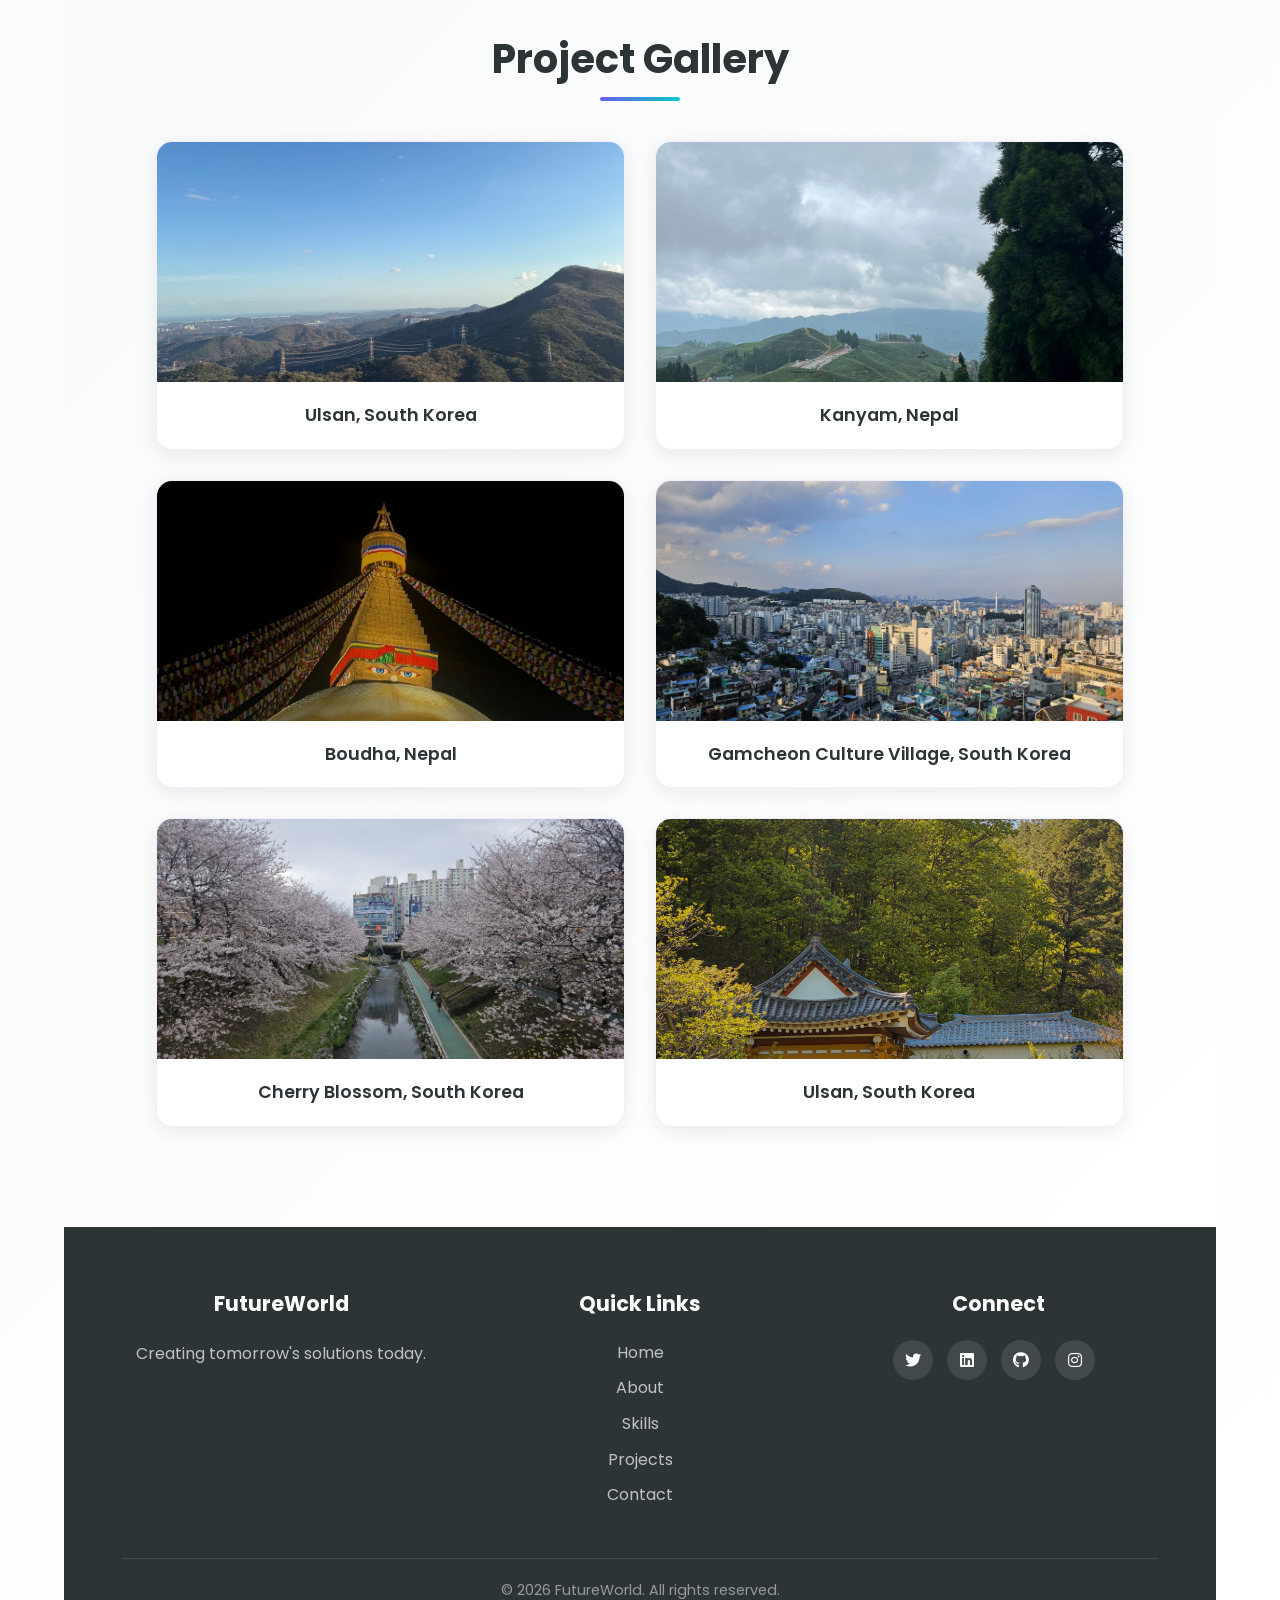
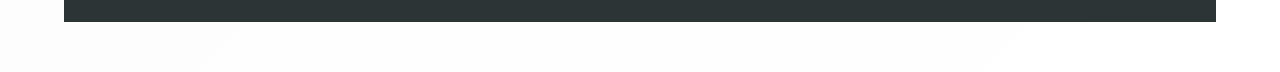
==== commit b7765ae1: "changes" ====
--- a/projects.html
+++ b/projects.html
@@ -52,22 +52,18 @@
         <div class="project-card" data-category="web">
             <div class="project-image">
                 <img src="Pics/Shopping.jpg" alt="Shopping Website">
-
                 <div class="project-overlay">
                     <a href="https://github.com/tamangnisesh0/shoppingwebsite" target="_blank" title="GitHub Repository">
                         <i class="fab fa-github"></i>
                     </a>
-
-                    <a href="#" target="_blank" title="Live Demo">
-                        <i class="fas fa-external-link-alt"></i>
-                    </a>
-                </div>
-            </div>
-
+                    <a href="https://tamangnisesh0.github.io/Week-14/" target="_blank" title="Live Demo">
+                        <i class="fas fa-external-link-alt"></i>
+                    </a>
+                </div>
+            </div>
             <div class="project-info">
                 <h3>Shopping Website</h3>
                 <p>Fresh vegetables e-commerce website with a modern and responsive design.</p>
-
                 <div class="project-tags">
                     <span>HTML</span>
                     <span>CSS</span>
@@ -79,22 +75,18 @@
         <div class="project-card" data-category="ui">
             <div class="project-image">
                 <img src="Pics/Nepal.png" alt="About Nepal">
-
-                <div class="project-overlay">
-                    <a href="https://github.com/tamangnisesh0/week13" target="_blank" title="GitHub Repository">
-                        <i class="fab fa-github"></i>
-                    </a>
-
-                    <a href="#" target="_blank" title="Live Demo">
-                        <i class="fas fa-external-link-alt"></i>
-                    </a>
-                </div>
-            </div>
-
+                <div class="project-overlay">
+                    <a href="https://github.com/tamangnisesh0/Nepal-Country" target="_blank" title="GitHub Repository">
+                        <i class="fab fa-github"></i>
+                    </a>
+                    <a href="https://tamangnisesh0.github.io/Nepal-Country/" target="_blank" title="Live Demo">
+                        <i class="fas fa-external-link-alt"></i>
+                    </a>
+                </div>
+            </div>
             <div class="project-info">
                 <h3>About Nepal</h3>
                 <p>A website showcasing Nepal's culture, beauty, heritage, and tourist destinations.</p>
-
                 <div class="project-tags">
                     <span>HTML</span>
                     <span>CSS</span>
@@ -105,32 +97,52 @@
         <div class="project-card" data-category="web">
             <div class="project-image">
                 <img src="https://images.unsplash.com/photo-1517694712202-14dd9538aa97?w=800" alt="Portfolio Website">
-
-                <div class="project-overlay">
-                    <a href="https://github.com/tamangnisesh0/Personal-Portfolio" target="_blank" title="GitHub Repository">
-                        <i class="fab fa-github"></i>
-                    </a>
-
-                    <a href="#" target="_blank" title="Live Demo">
-                        <i class="fas fa-external-link-alt"></i>
-                    </a>
-                </div>
-            </div>
-
+                <div class="project-overlay">
+                    <a href=https://github.com/tamangnisesh0/Personal-Portfolio" target="_blank" title="GitHub Repository">
+                        <i class="fab fa-github"></i>
+                    </a>
+                    <a href="https://tamangnisesh0.github.io/Personal-Portfolio/" target="_blank" title="Live Demo">
+                        <i class="fas fa-external-link-alt"></i>
+                    </a>
+                </div>
+            </div>
             <div class="project-info">
                 <h3>Personal Portfolio</h3>
                 <p>A modern portfolio website featuring smooth animations, responsive design, and clean UI.</p>
-
                 <div class="project-tags">
                     <span>HTML</span>
                     <span>CSS</span>
                     <span>JavaScript</span>
+                </div>
+            </div>
+        </div>
+
+        <!-- FIXED: Futuristic Cars card - was broken -->
+        <div class="project-card" data-category="web">
+            <div class="project-image">
+                <img src="https://racing.verstappen.com/wp-content/uploads/VerstappenCOM_cars.png" alt="Futuristic Cars">
+                <div class="project-overlay">
+                    <a href="https://github.com/tamangnisesh0/Futuristic-Cars" target="_blank" title="GitHub Repository">
+                        <i class="fab fa-github"></i>
+                    </a>
+                    <a href="https://tamangnisesh0.github.io/Futuristic-Cars/" target="_blank" title="Live Demo">
+                        <i class="fas fa-external-link-alt"></i>
+                    </a>
+                </div>
+            </div>
+            <div class="project-info">
+                <h3>Futuristic Cars</h3>
+                <p>A website showcasing futuristic car designs and technologies.</p>
+                <div class="project-tags">
+                    <span>HTML</span>
+                    <span>CSS</span>
                 </div>
             </div>
         </div>
 
     </div>
 </section>
+
 <section class="gallery-section">
     <div class="container">
         <h2 class="section-title">Project Gallery</h2>
--- a/style.css
+++ b/style.css
@@ -249,10 +249,6 @@
     -webkit-user-select: text;
     position: relative;
 }
-
-/* Flip animations removed - text is now static */
-
-/* Flip text styles removed */
 
 .flip-text-back {
     transform: rotateY(90deg);
@@ -600,11 +596,6 @@
     }
 }
 
-@keyframes float {
-    0%, 100% { transform: translateY(0); }
-    50% { transform: translateY(-20px); }
-}
-
 /* ==========================================
    FEATURES SECTION - CSS GRID LAYOUT
    ========================================== */
@@ -929,21 +920,26 @@
     margin: 0 auto;
 }
 
+/* ==========================================
+   PROJECT CARD - Enhanced Hover Effects
+   ========================================== */
 .project-card {
-    background: var(--white);
+    background: white;
     border-radius: var(--border-radius);
     overflow: hidden;
     box-shadow: 0 5px 20px rgba(0, 0, 0, 0.08);
-    transition: var(--transition);
+    border: 1px solid rgba(108, 92, 231, 0.1);
+    transition: all 0.3s ease;
     position: relative;
-    border: 1px solid rgba(108, 92, 231, 0.1);
-}
-
+}
+
+/* Card lifts up on hover */
 .project-card:hover {
     transform: translateY(-15px) scale(1.02);
     box-shadow: 0 20px 50px rgba(108, 92, 231, 0.25);
 }
 
+/* Project Image Container */
 .project-image {
     position: relative;
     overflow: hidden;
@@ -951,15 +947,18 @@
 
 .project-image img {
     width: 100%;
-    height: 250px;
+    height: 260px;
     object-fit: cover;
-    transition: var(--transition);
-}
-
+    display: block;
+    transition: transform 0.5s cubic-bezier(0.34, 1.56, 0.64, 1);
+}
+
+/* Image zooms in on card hover */
 .project-card:hover .project-image img {
     transform: scale(1.1);
 }
 
+/* Overlay - Fades in on hover (GitHub & Demo buttons) */
 .project-overlay {
     position: absolute;
     top: 0;
@@ -976,31 +975,12 @@
     transition: opacity 0.4s cubic-bezier(0.34, 1.56, 0.64, 1);
 }
 
+/* Overlay shows on hover */
 .project-card:hover .project-overlay {
     opacity: 1;
 }
 
-.project-link {
-    width: 40px;
-    height: 40px;
-    background: var(--white);
-    border-radius: 50%;
-    display: flex;
-    align-items: center;
-    justify-content: center;
-    color: var(--primary-color);
-    font-size: 0.95rem;
-    transition: var(--transition);
-}
-
-.project-link:hover {
-    transform: scale(1.08) translateY(-2px);
-}
-
-.project-card:hover .project-overlay {
-    opacity: 1;
-}
-
+/* Overlay link buttons */
 .project-overlay a {
     width: 55px;
     height: 55px;
@@ -1016,28 +996,30 @@
     box-shadow: 0 4px 15px rgba(0, 0, 0, 0.2);
 }
 
+/* Links bounce on hover */
 .project-overlay a:hover {
     transform: translateY(-8px) scale(1.15);
     box-shadow: 0 8px 25px rgba(0, 0, 0, 0.3);
 }
 
-.project-image {
-    position: relative;
-    overflow: hidden;
-}
-
-.project-image img {
-    width: 100%;
-    height: 260px;
-    object-fit: cover;
-    display: block;
-    transition: transform 0.5s cubic-bezier(0.34, 1.56, 0.64, 1);
+.project-link {
+    width: 40px;
+    height: 40px;
+    background: var(--white);
+    border-radius: 50%;
+    display: flex;
+    align-items: center;
+    justify-content: center;
+    color: var(--primary-color);
+    font-size: 0.95rem;
+    transition: var(--transition);
 }
 
 .project-link:hover {
     transform: scale(1.1);
 }
 
+/* Project Info */
 .project-info {
     padding: 30px;
     background: linear-gradient(135deg, #ffffff 0%, #f8f9fa 100%);
@@ -1057,6 +1039,7 @@
     line-height: 1.6;
 }
 
+/* Tags - Gradient background with hover effect */
 .project-tags {
     display: flex;
     gap: 10px;
@@ -1065,7 +1048,8 @@
 
 .project-tags span {
     padding: 6px 14px;
-    background: linear-gradient(135deg, rgba(108, 92, 231, 0.1) 0%, rgba(0, 206, 201, 0.1) 100%);
+    background: linear-gradient(135deg, rgba(108, 92, 231, 0.1) 0%, 
+                                        rgba(0, 206, 201, 0.1) 100%);
     color: var(--primary-color);
     border-radius: 20px;
     font-size: 0.8rem;
@@ -1075,18 +1059,15 @@
 }
 
 .project-tags span:hover {
-    background: linear-gradient(135deg, rgba(108, 92, 231, 0.15) 0%, rgba(0, 206, 201, 0.15) 100%);
+    background: linear-gradient(135deg, rgba(108, 92, 231, 0.15) 0%, 
+                                        rgba(0, 206, 201, 0.15) 100%);
     border-color: rgba(108, 92, 231, 0.4);
 }
+
+/* Gallery Section */
 .gallery-section {
     padding: 100px 8%;
     background: linear-gradient(135deg, #f8f9fa 0%, #ffffff 100%);
-}
-
-.gallery-grid {
-    display: grid;
-    grid-template-columns: repeat(auto-fit, minmax(280px, 1fr));
-    gap: 2rem;
 }
 
 .gallery-item {
